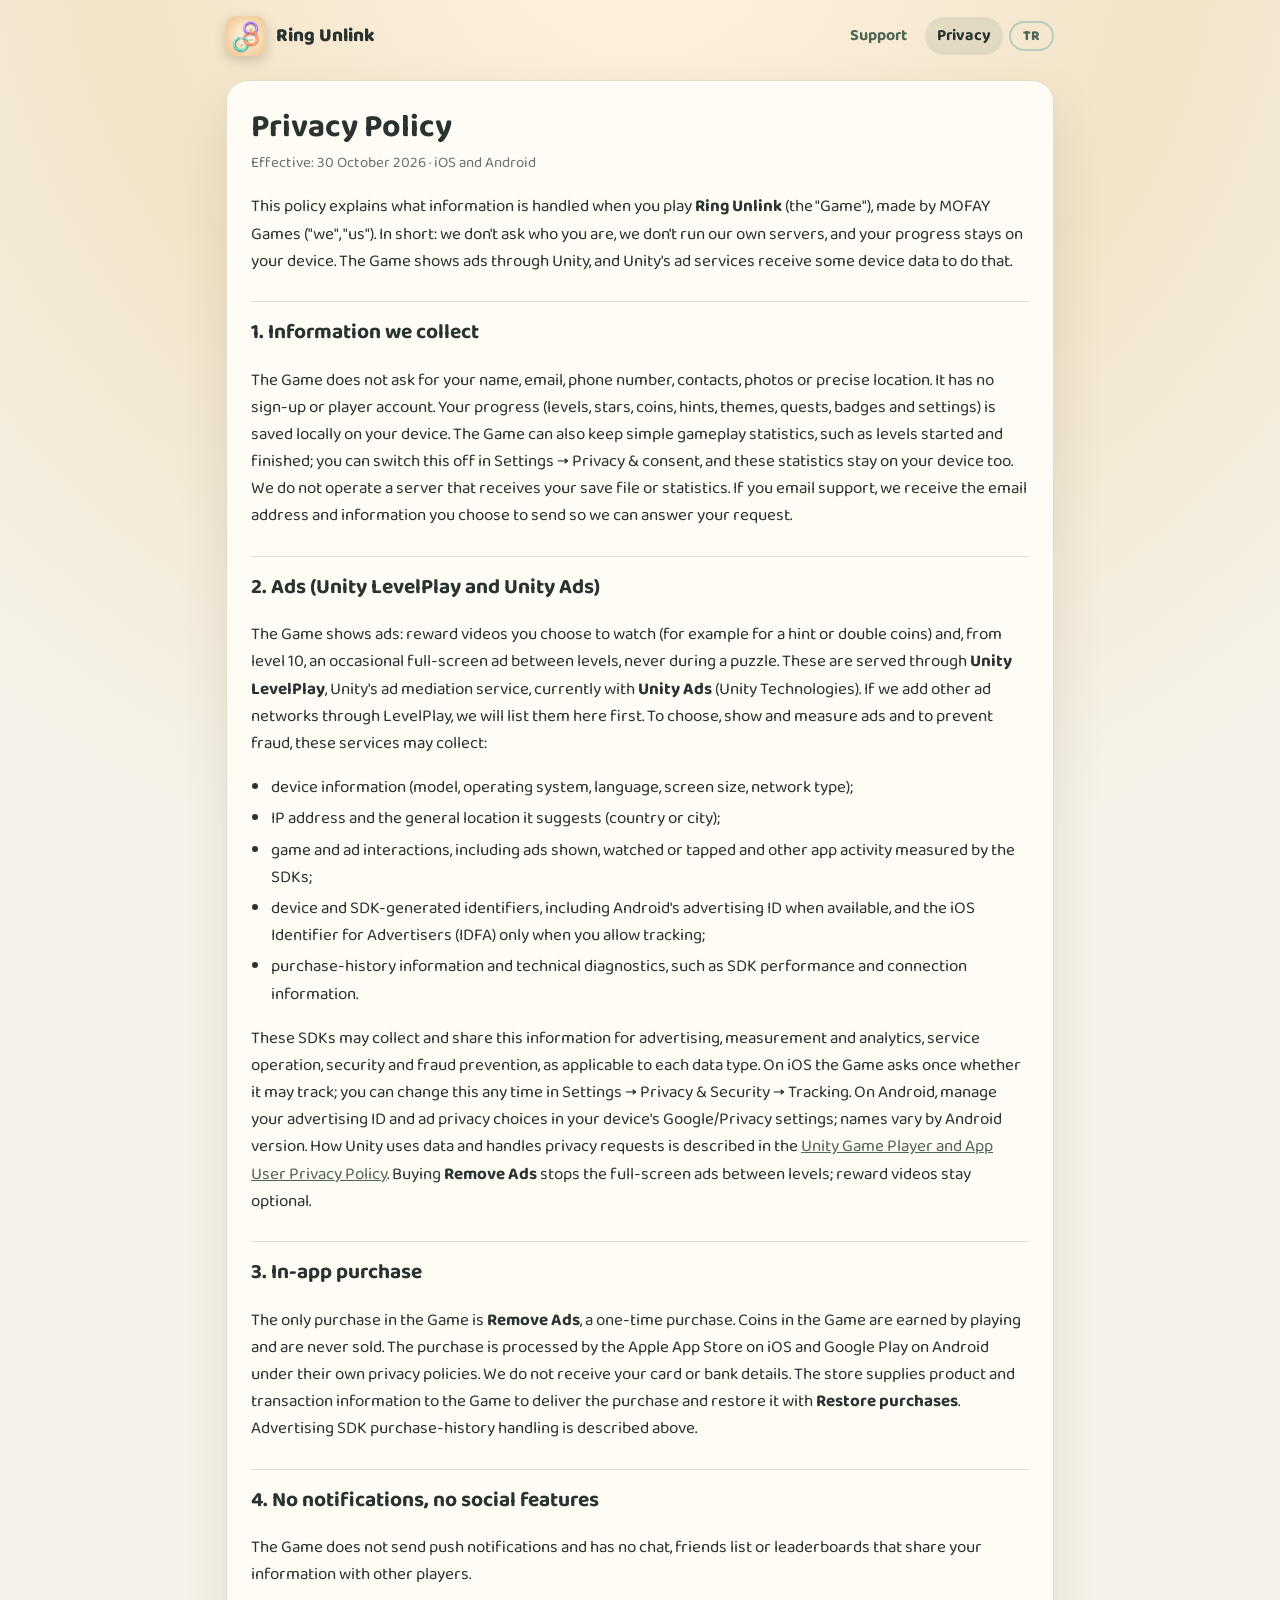
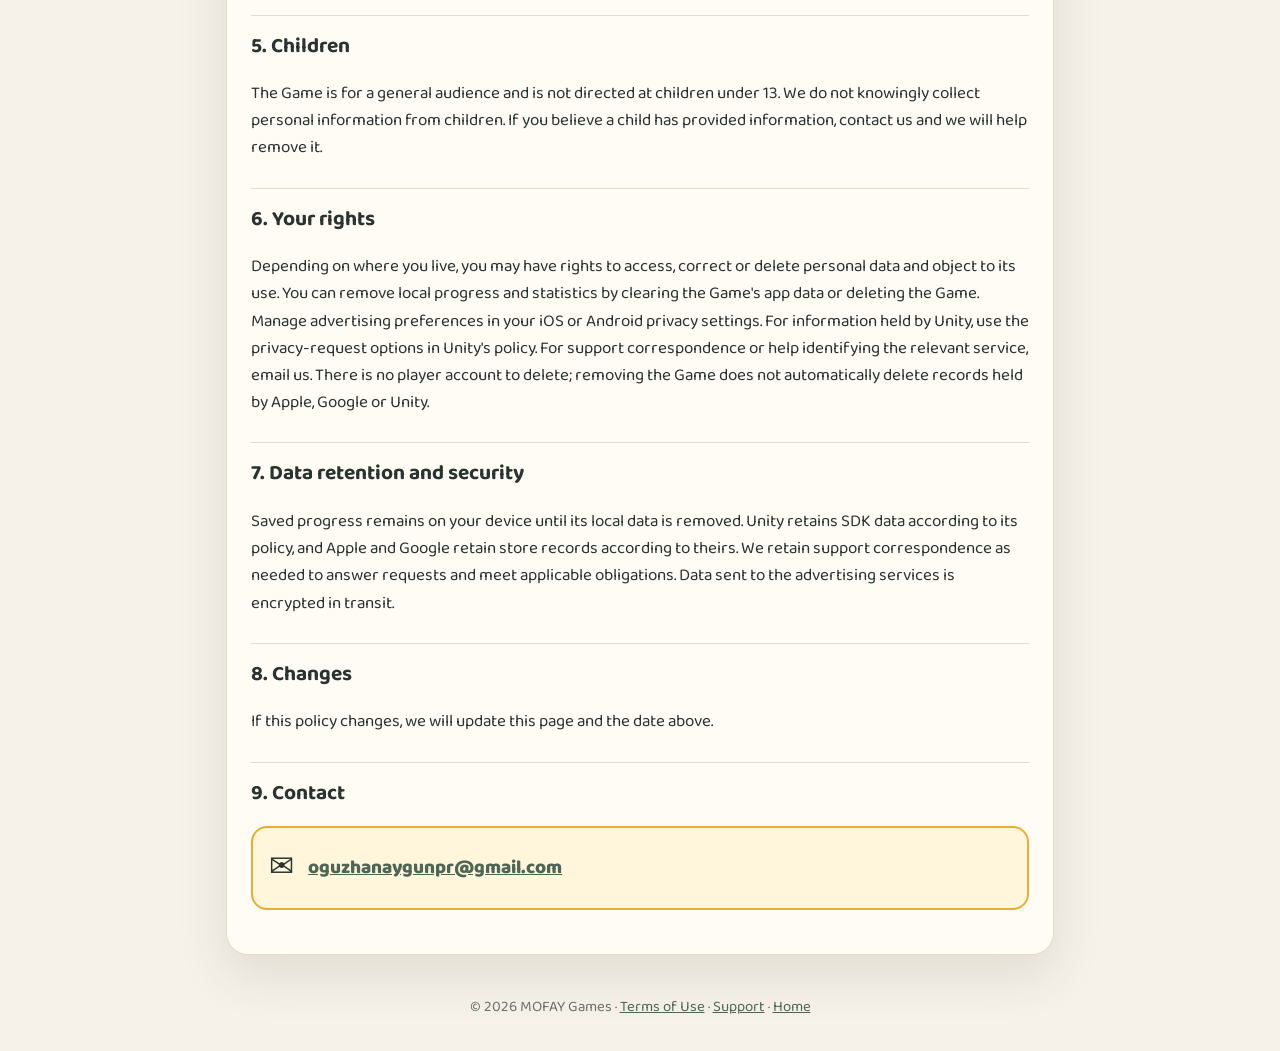
==== privacy.html @ 1ad9cca0 "Ring Unlink site: home, support, privacy, terms Co-Authored-By: Claude Opus 5.5 <noreply@anthropic.c" ====
<!doctype html>
<html lang="en">
<head>
<meta charset="utf-8">
<meta name="viewport" content="width=device-width, initial-scale=1">
<title>Privacy Policy · Ring Unlink</title>
<meta name="description" content="Privacy Policy for Ring Unlink by MOFAY Games.">
<link rel="icon" href="img/favicon.png">
<link rel="apple-touch-icon" href="img/icon.png">
<link rel="preconnect" href="https://fonts.googleapis.com">
<link rel="preconnect" href="https://fonts.gstatic.com" crossorigin>
<link href="https://fonts.googleapis.com/css2?family=Baloo+2:wght@500;600;700;800&display=swap" rel="stylesheet">
<link rel="stylesheet" href="style.css">
<script src="lang.js"></script>
</head>
<body>
<div class="wrap">
  <header class="top">
    <a class="brand" href="./"><img src="img/icon.png" alt=""><span>Ring Unlink</span></a>
    <nav class="nav">
      <a href="support.html"><span data-l="en">Support</span><span data-l="tr">Destek</span></a>
      <a class="on" href="privacy.html"><span data-l="en">Privacy</span><span data-l="tr">Gizlilik</span></a>
      <button class="lang" type="button" aria-label="Language / Dil"><span data-l="en">TR</span><span data-l="tr">EN</span></button>
    </nav>
  </header>

  <main class="doc">
    <div data-l="en">
      <h1>Privacy Policy</h1>
      <p class="date">Effective: 30 October 2026 · iOS and Android</p>
      <p>This policy explains what information is handled when you play <b>Ring Unlink</b> (the "Game"), made by MOFAY Games ("we", "us"). In short: we don't ask who you are, we don't run our own servers, and your progress stays on your device. The Game shows ads through Unity, and Unity's ad services receive some device data to do that.</p>

      <h2>1. Information we collect</h2>
      <p>The Game does not ask for your name, email, phone number, contacts, photos or precise location. It has no sign-up or player account. Your progress (levels, stars, coins, hints, themes, quests, badges and settings) is saved locally on your device. The Game can also keep simple gameplay statistics, such as levels started and finished; you can switch this off in Settings → Privacy &amp; consent, and these statistics stay on your device too. We do not operate a server that receives your save file or statistics. If you email support, we receive the email address and information you choose to send so we can answer your request.</p>

      <h2>2. Ads (Unity LevelPlay and Unity Ads)</h2>
      <p>The Game shows ads: reward videos you choose to watch (for example for a hint or double coins) and, from level 10, an occasional full-screen ad between levels, never during a puzzle. These are served through <b>Unity LevelPlay</b>, Unity's ad mediation service, currently with <b>Unity Ads</b> (Unity Technologies). If we add other ad networks through LevelPlay, we will list them here first. To choose, show and measure ads and to prevent fraud, these services may collect:</p>
      <ul>
        <li>device information (model, operating system, language, screen size, network type);</li>
        <li>IP address and the general location it suggests (country or city);</li>
        <li>game and ad interactions, including ads shown, watched or tapped and other app activity measured by the SDKs;</li>
        <li>device and SDK-generated identifiers, including Android's advertising ID when available, and the iOS Identifier for Advertisers (IDFA) only when you allow tracking;</li>
        <li>purchase-history information and technical diagnostics, such as SDK performance and connection information.</li>
      </ul>
      <p>These SDKs may collect and share this information for advertising, measurement and analytics, service operation, security and fraud prevention, as applicable to each data type. On iOS the Game asks once whether it may track; you can change this any time in Settings → Privacy &amp; Security → Tracking. On Android, manage your advertising ID and ad privacy choices in your device's Google/Privacy settings; names vary by Android version. How Unity uses data and handles privacy requests is described in the <a href="https://unity.com/legal/game-player-and-app-user-privacy-policy">Unity Game Player and App User Privacy Policy</a>. Buying <b>Remove Ads</b> stops the full-screen ads between levels; reward videos stay optional.</p>

      <h2>3. In-app purchase</h2>
      <p>The only purchase in the Game is <b>Remove Ads</b>, a one-time purchase. Coins in the Game are earned by playing and are never sold. The purchase is processed by the Apple App Store on iOS and Google Play on Android under their own privacy policies. We do not receive your card or bank details. The store supplies product and transaction information to the Game to deliver the purchase and restore it with <b>Restore purchases</b>. Advertising SDK purchase-history handling is described above.</p>

      <h2>4. No notifications, no social features</h2>
      <p>The Game does not send push notifications and has no chat, friends list or leaderboards that share your information with other players.</p>

      <h2>5. Children</h2>
      <p>The Game is for a general audience and is not directed at children under 13. We do not knowingly collect personal information from children. If you believe a child has provided information, contact us and we will help remove it.</p>

      <h2>6. Your rights</h2>
      <p>Depending on where you live, you may have rights to access, correct or delete personal data and object to its use. You can remove local progress and statistics by clearing the Game's app data or deleting the Game. Manage advertising preferences in your iOS or Android privacy settings. For information held by Unity, use the privacy-request options in Unity's policy. For support correspondence or help identifying the relevant service, email us. There is no player account to delete; removing the Game does not automatically delete records held by Apple, Google or Unity.</p>

      <h2>7. Data retention and security</h2>
      <p>Saved progress remains on your device until its local data is removed. Unity retains SDK data according to its policy, and Apple and Google retain store records according to theirs. We retain support correspondence as needed to answer requests and meet applicable obligations. Data sent to the advertising services is encrypted in transit.</p>

      <h2>8. Changes</h2>
      <p>If this policy changes, we will update this page and the date above.</p>

      <h2>9. Contact</h2>
      <div class="mail"><span class="ico">✉️</span><a href="mailto:oguzhanaygunpr@gmail.com?subject=Ring%20Unlink%20Privacy">oguzhanaygunpr@gmail.com</a></div>
    </div>

    <div data-l="tr">
      <h1>Gizlilik Politikası</h1>
      <p class="date">Yürürlük tarihi: 30 Ekim 2026 · iOS ve Android</p>
      <p>Bu politika, MOFAY Games'in ("biz") geliştirdiği <b>Ring Unlink</b> ("Oyun") oynanırken hangi bilgilerin işlendiğini açıklar. Kısaca: kim olduğunu sormayız, kendi sunucumuz yoktur ve ilerlemen cihazında kalır. Oyun, Unity aracılığıyla reklam gösterir ve Unity'nin reklam hizmetleri bunun için bazı cihaz verilerini alır.</p>

      <h2>1. Topladığımız bilgiler</h2>
      <p>Oyun adını, e-postanı, telefon numaranı, rehberini, fotoğraflarını veya kesin konumunu istemez. Üyelik veya oyuncu hesabı yoktur. İlerlemen (bölümler, yıldızlar, altınlar, ipuçları, temalar, görevler, rozetler ve ayarlar) cihazında yerel olarak saklanır. Oyun ayrıca başlanan ve bitirilen bölümler gibi basit oyun istatistikleri tutabilir; bunu Ayarlar → Gizlilik ve izinler bölümünden kapatabilirsin ve bu istatistikler de cihazında kalır. Kayıt dosyanı veya istatistikleri alan bir sunucu işletmiyoruz. Desteğe e-posta gönderirsen, talebini yanıtlamak için e-posta adresini ve paylaşmayı seçtiğin bilgileri alırız.</p>

      <h2>2. Reklamlar (Unity LevelPlay ve Unity Ads)</h2>
      <p>Oyun reklam gösterir: kendi seçtiğin ödüllü videolar (örneğin bir ipucu veya iki kat altın için) ve 10. bölümden itibaren bölümler arasında ara sıra çıkan tam ekran reklamlar; bulmaca sırasında asla. Bunlar Unity'nin reklam aracılık hizmeti <b>Unity LevelPlay</b> üzerinden, şu anda <b>Unity Ads</b> (Unity Technologies) ile sunulur. LevelPlay üzerinden başka reklam ağları eklersek önce burada belirtiriz. Reklamları seçmek, göstermek, ölçmek ve dolandırıcılığı önlemek için bu hizmetler şunları toplayabilir:</p>
      <ul>
        <li>cihaz bilgileri (model, işletim sistemi, dil, ekran boyutu, ağ türü);</li>
        <li>IP adresi ve buna göre yaklaşık konum (ülke veya şehir);</li>
        <li>gösterilen, izlenen veya dokunulan reklamlar ile SDK'ların ölçtüğü diğer uygulama etkinlikleri dahil oyun ve reklam etkileşimleri;</li>
        <li>kullanılabildiğinde Android reklam kimliği, yalnızca izlemeye izin verdiğinde iOS Reklam Tanımlayıcısı (IDFA) ve SDK'ların oluşturduğu tanımlayıcılar dahil cihaz kimlikleri;</li>
        <li>satın alma geçmişi bilgileri ile SDK performansı ve bağlantı bilgileri gibi teknik tanılama verileri.</li>
      </ul>
      <p>Bu SDK'lar, ilgili veri türüne göre reklam, ölçüm ve analiz, hizmetin işletilmesi, güvenlik ve dolandırıcılığın önlenmesi için bu bilgileri toplayabilir ve paylaşabilir. iOS'ta Oyun izleme iznini bir kez sorar; bunu istediğin zaman Ayarlar → Gizlilik ve Güvenlik → İzleme bölümünden değiştirebilirsin. Android'de reklam kimliğini ve reklam gizliliği tercihlerini cihazının Google/Gizlilik ayarlarından yönetebilirsin; adlar Android sürümüne göre değişir. Unity'nin veri kullanımı ve gizlilik talepleri <a href="https://unity.com/legal/game-player-and-app-user-privacy-policy">Unity Oyuncu ve Uygulama Kullanıcısı Gizlilik Politikası</a>'nda açıklanır. <b>Reklamları Kaldır</b> satın alınırsa bölümler arasındaki tam ekran reklamlar kapanır; ödüllü videolar isteğe bağlı kalır.</p>

      <h2>3. Uygulama içi satın alma</h2>
      <p>Oyundaki tek satın alma, bir kerelik <b>Reklamları Kaldır</b>'dır. Oyundaki altınlar oynayarak kazanılır ve asla satılmaz. Satın almayı iOS'ta Apple App Store, Android'de Google Play kendi gizlilik politikaları kapsamında işler. Kart veya banka bilgilerin bize ulaşmaz. Mağaza, satın almanın teslim edilmesi ve <b>Satın alımları geri yükle</b> ile geri yüklenmesi için ürün ve işlem bilgilerini Oyun'a iletir. Reklam SDK'larının satın alma geçmişi işlemesi yukarıda açıklanmıştır.</p>

      <h2>4. Bildirim ve sosyal özellik yok</h2>
      <p>Oyun anlık bildirim göndermez; bilgilerini diğer oyuncularla paylaşan sohbet, arkadaş listesi veya liderlik tablosu yoktur.</p>

      <h2>5. Çocuklar</h2>
      <p>Oyun genel kitleye yöneliktir ve 13 yaş altı çocuklara yönelik değildir. Çocuklardan bilerek kişisel bilgi toplamayız. Bir çocuğun bilgi verdiğini düşünüyorsan bize yaz, silinmesine yardım edelim.</p>

      <h2>6. Hakların</h2>
      <p>Yaşadığın yere göre kişisel verilerine erişme, düzeltme, silme ve işlenmesine itiraz etme hakların olabilir. Yerel ilerlemeyi ve istatistikleri Oyun'un uygulama verilerini temizleyerek veya Oyun'u silerek kaldırabilirsin. Reklam tercihlerini iOS veya Android gizlilik ayarlarından yönetebilirsin. Unity'nin tuttuğu bilgiler için kendi politikasındaki gizlilik talebi seçeneklerini kullanabilirsin. Destek yazışmaları veya ilgili hizmeti bulma konusunda yardım için bize e-posta gönderebilirsin. Silinecek bir oyuncu hesabı yoktur; Oyun'u kaldırmak Apple, Google veya Unity'nin tuttuğu kayıtları kendiliğinden silmez.</p>

      <h2>7. Saklama ve güvenlik</h2>
      <p>Kayıtlı ilerleme, yerel verileri kaldırılana kadar cihazında kalır. Unity SDK verilerini kendi politikasına, Apple ve Google mağaza kayıtlarını kendi politikalarına göre saklar. Destek yazışmalarını talepleri yanıtlamak ve geçerli yükümlülükleri yerine getirmek için gerektiği sürece saklarız. Reklam hizmetlerine gönderilen veriler aktarım sırasında şifrelenir.</p>

      <h2>8. Değişiklikler</h2>
      <p>Bu politika değişirse bu sayfayı ve yukarıdaki tarihi güncelleriz.</p>

      <h2>9. İletişim</h2>
      <div class="mail"><span class="ico">✉️</span><a href="mailto:oguzhanaygunpr@gmail.com?subject=Ring%20Unlink%20Gizlilik">oguzhanaygunpr@gmail.com</a></div>
    </div>
  </main>

  <footer>
    © 2026 MOFAY Games ·
    <a href="terms.html"><span data-l="en">Terms of Use</span><span data-l="tr">Kullanım Koşulları</span></a> ·
    <a href="support.html"><span data-l="en">Support</span><span data-l="tr">Destek</span></a> ·
    <a href="./"><span data-l="en">Home</span><span data-l="tr">Ana sayfa</span></a>
  </footer>
</div>
</body>
</html>
---- style.css ----
:root {
  --bg: #f6f2e9;
  --bg2: #fff4e2;
  --card: #fffcf5;
  --ink: #29332f;
  --muted: #66716a;
  --sage: #b8cdbd;
  --sage-deep: #4e6656;
  --gold: #e9ae2e;
  --gold-dark: #c98a12;
  --line: #e4dccb;
}
* { box-sizing: border-box; }
html { -webkit-text-size-adjust: 100%; }
body {
  margin: 0;
  font-family: "Baloo 2", system-ui, -apple-system, "Segoe UI", sans-serif;
  color: var(--ink);
  background: radial-gradient(circle at 50% -10%, var(--bg2) 0%, #f2e4c8 45%, var(--bg) 85%) fixed, var(--bg);
  min-height: 100vh;
  line-height: 1.6;
}
a { color: var(--sage-deep); }
.wrap { max-width: 860px; margin: 0 auto; padding: 0 16px; }

/* Top bar */
.top { display: flex; align-items: center; justify-content: space-between; padding: 16px 0; gap: 12px; }
.brand { display: flex; align-items: center; gap: 10px; color: var(--ink); text-decoration: none; font-weight: 800; font-size: 19px; }
.brand img { width: 40px; height: 40px; border-radius: 10px; box-shadow: 0 4px 12px rgba(74,59,46,.25); }
.nav { display: flex; align-items: center; gap: 6px; flex-wrap: wrap; justify-content: flex-end; }
.nav a { color: var(--sage-deep); text-decoration: none; font-weight: 700; font-size: 16px; padding: 6px 12px; border-radius: 999px; }
.nav a:hover, .nav a.on { background: rgba(78,102,86,.12); color: var(--ink); }
.lang {
  border: 2px solid var(--sage); background: transparent; color: var(--sage-deep);
  font: inherit; font-weight: 800; font-size: 14px; padding: 2px 12px; border-radius: 999px; cursor: pointer;
}
.lang:hover { background: rgba(78,102,86,.12); }

/* Hero */
.hero { text-align: center; padding: 12px 0 40px; }
.hero .appicon { width: 168px; height: 168px; border-radius: 38px; box-shadow: 0 14px 34px rgba(74,59,46,.28); margin-top: 8px; }
.hero h1 { margin: 14px 0 0; font-size: 46px; font-weight: 800; line-height: 1.1; }
.hero p.tag { font-size: 21px; font-weight: 600; margin: 10px auto 24px; max-width: 560px; color: var(--muted); }
.btn {
  display: inline-block; background: linear-gradient(180deg, #f3c454 0%, var(--gold) 100%);
  color: #3d2a05; font-weight: 800; text-decoration: none; padding: 12px 28px; border-radius: 16px;
  box-shadow: 0 5px 0 var(--gold-dark), 0 10px 24px rgba(74,59,46,.22); font-size: 19px;
}
.soon { margin: 16px 0 0; font-size: 15px; color: var(--muted); }

/* Feature cards */
.features { display: grid; grid-template-columns: repeat(auto-fit, minmax(240px, 1fr)); gap: 14px; padding-bottom: 40px; }
.feature { background: var(--card); border: 1px solid var(--line); border-radius: 18px; padding: 18px; box-shadow: 0 6px 18px rgba(74,59,46,.08); }
.feature .ico { font-size: 28px; }
.feature h3 { margin: 6px 0 4px; font-size: 19px; }
.feature p { margin: 0; color: var(--muted); font-size: 16px; }

/* Document card */
.doc { background: var(--card); border: 1px solid var(--line); border-radius: 22px; padding: 28px 24px; margin: 8px 0 32px; box-shadow: 0 20px 50px rgba(74,59,46,.12); }
.doc h1 { margin: 0 0 4px; font-size: 32px; line-height: 1.2; }
.doc .date { color: var(--muted); margin: 0 0 18px; font-size: 15px; }
.doc h2 { font-size: 21px; margin: 26px 0 6px; padding-top: 14px; border-top: 1px solid var(--line); }
.doc p, .doc li { font-size: 17px; }
.doc ul { padding-left: 20px; }
.doc li { margin: 4px 0; }
.mail {
  display: flex; align-items: center; gap: 14px; background: #fff6dc; border: 2px solid var(--gold);
  border-radius: 16px; padding: 16px; margin: 16px 0;
}
.mail .ico { font-size: 30px; }
.mail a { font-weight: 800; font-size: 19px; overflow-wrap: anywhere; }
details { border: 1px solid var(--line); border-radius: 14px; padding: 12px 16px; margin: 10px 0; background: #fff; }
details summary { font-weight: 800; cursor: pointer; font-size: 17px; }
details p { margin: 8px 0 2px; color: #3c4641; }

footer { color: var(--muted); text-align: center; font-size: 15px; padding: 8px 0 32px; }

/* Language switching */
[data-l="tr"] { display: none; }
html[lang="tr"] [data-l="en"] { display: none; }
html[lang="tr"] [data-l="tr"] { display: revert; }

@media (max-width: 520px) {
  .brand span { display: none; }
  .hero h1 { font-size: 38px; }
  .hero p.tag { font-size: 18px; }
  .doc { padding: 22px 16px; }
  .doc h1 { font-size: 26px; }
  .mail { padding: 14px 12px; gap: 10px; }
  .mail a { font-size: 16px; }
}
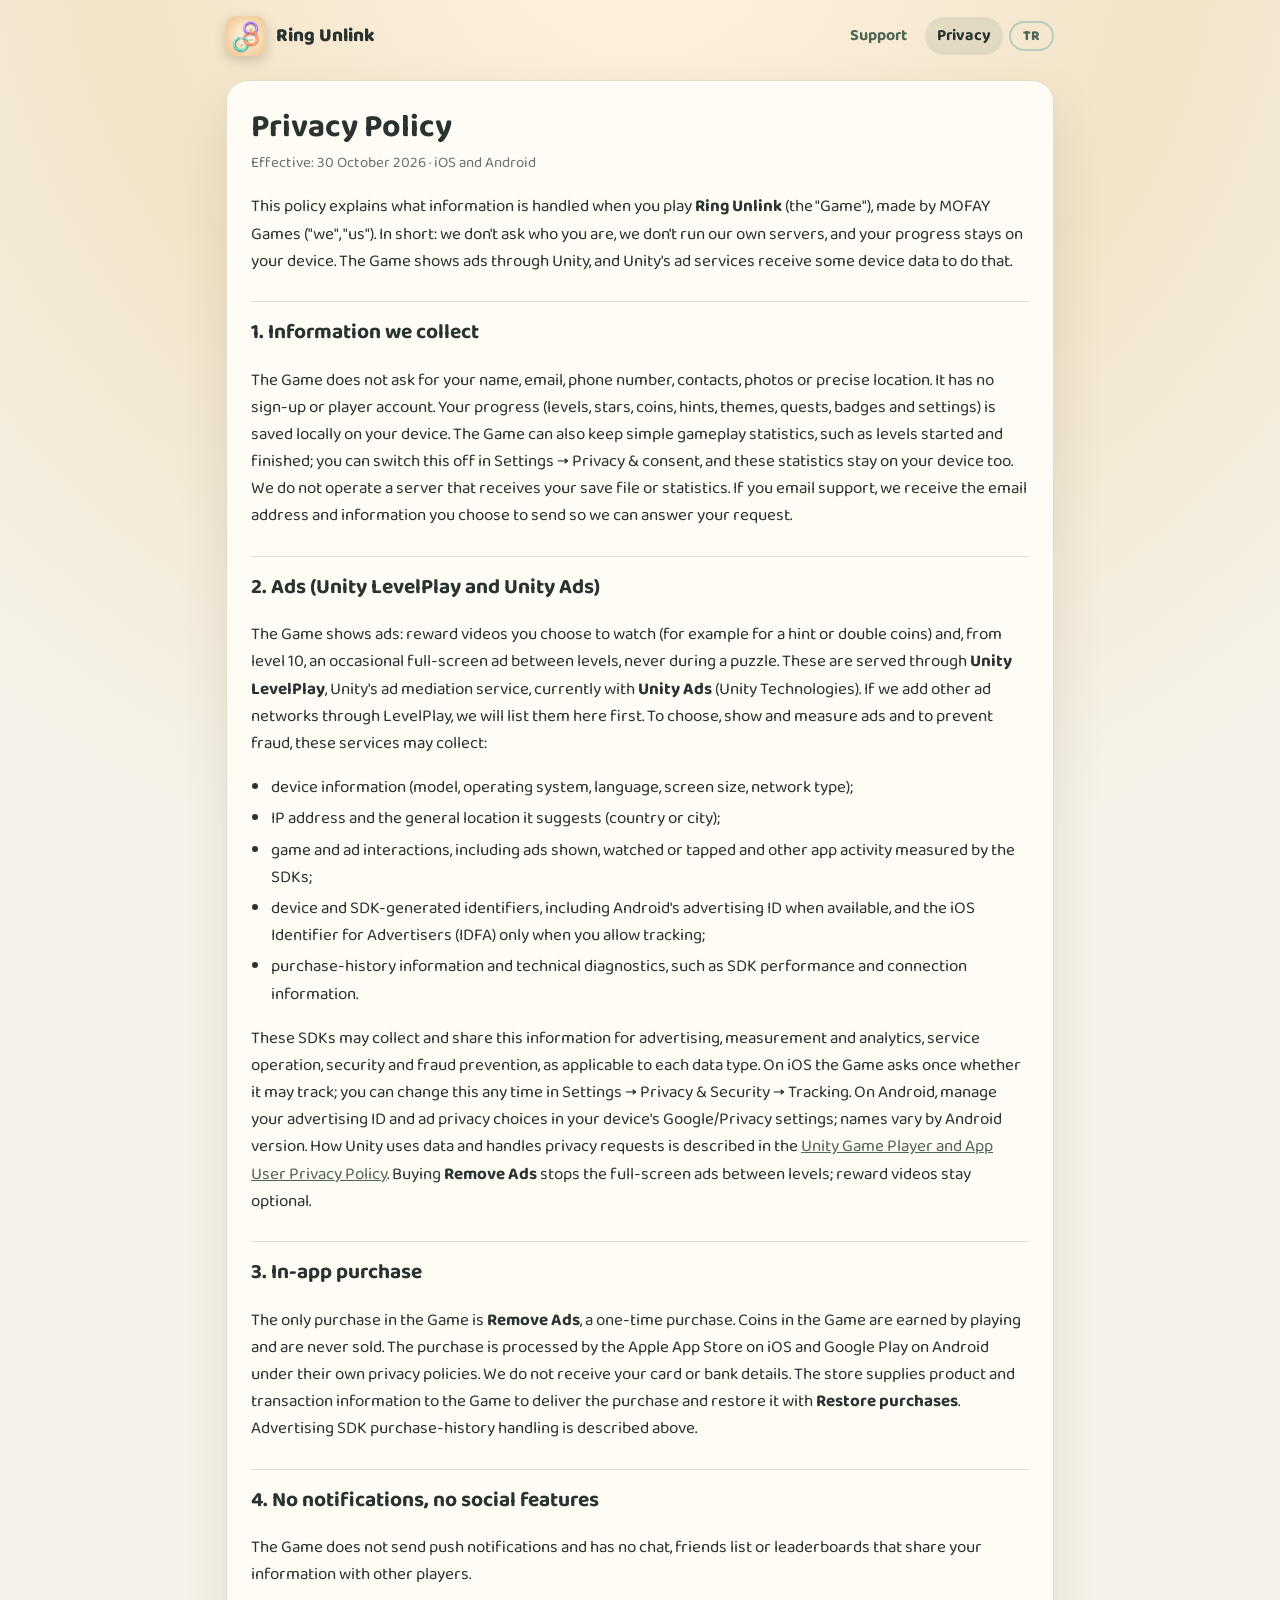
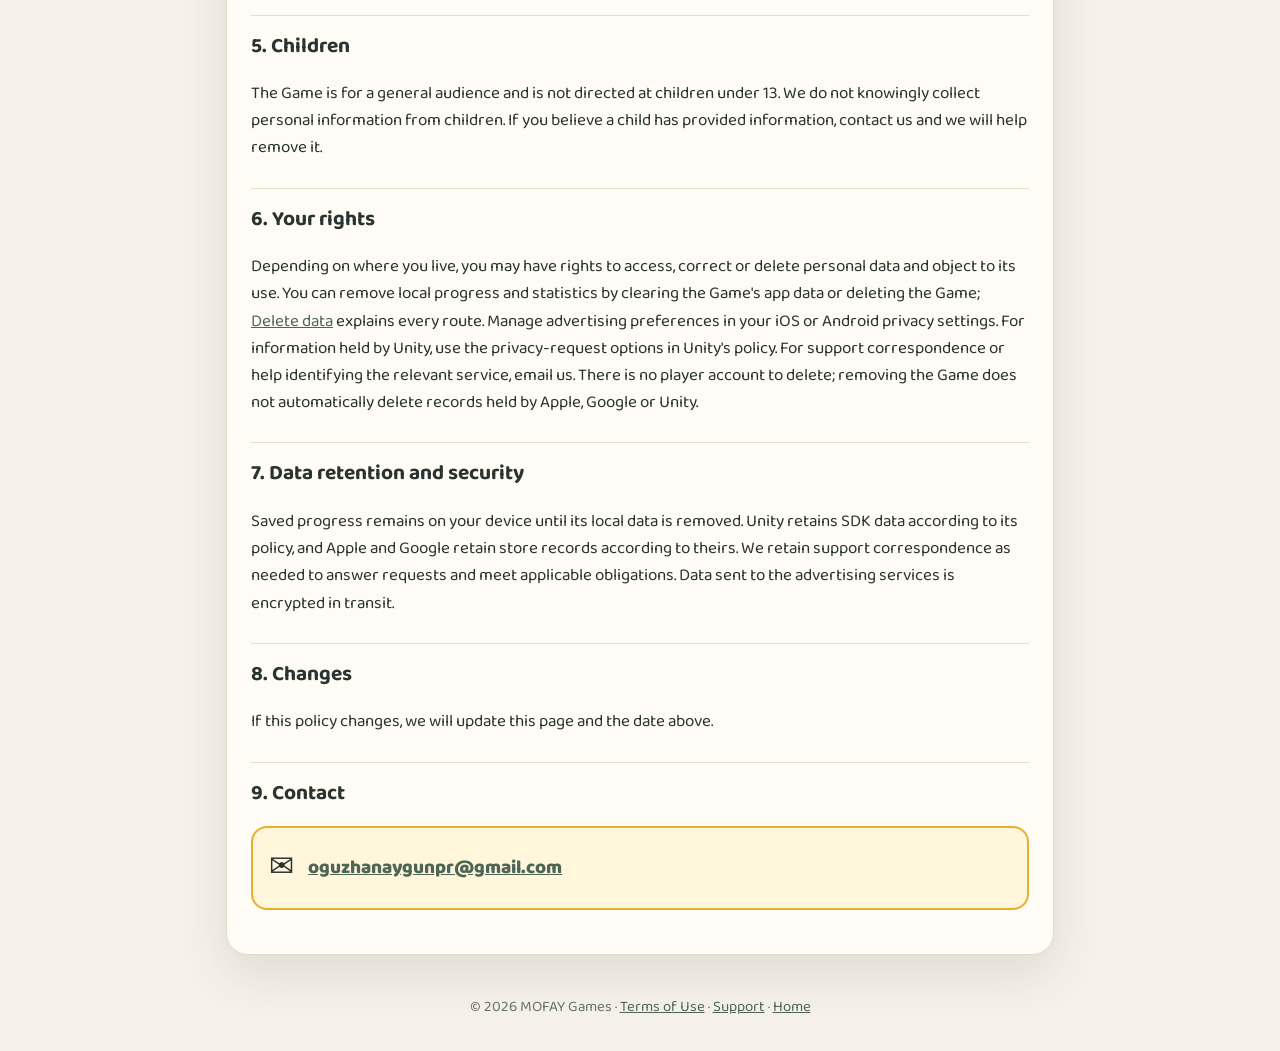
==== commit 59e90eaa: "Delete data page (Play data deletion URL), linked from the privacy policy Co-Authored-By: Claude Opu" ====
--- a/privacy.html
+++ b/privacy.html
@@ -54,7 +54,7 @@
       <p>The Game is for a general audience and is not directed at children under 13. We do not knowingly collect personal information from children. If you believe a child has provided information, contact us and we will help remove it.</p>
 
       <h2>6. Your rights</h2>
-      <p>Depending on where you live, you may have rights to access, correct or delete personal data and object to its use. You can remove local progress and statistics by clearing the Game's app data or deleting the Game. Manage advertising preferences in your iOS or Android privacy settings. For information held by Unity, use the privacy-request options in Unity's policy. For support correspondence or help identifying the relevant service, email us. There is no player account to delete; removing the Game does not automatically delete records held by Apple, Google or Unity.</p>
+      <p>Depending on where you live, you may have rights to access, correct or delete personal data and object to its use. You can remove local progress and statistics by clearing the Game's app data or deleting the Game; <a href="delete-data.html">Delete data</a> explains every route. Manage advertising preferences in your iOS or Android privacy settings. For information held by Unity, use the privacy-request options in Unity's policy. For support correspondence or help identifying the relevant service, email us. There is no player account to delete; removing the Game does not automatically delete records held by Apple, Google or Unity.</p>
 
       <h2>7. Data retention and security</h2>
       <p>Saved progress remains on your device until its local data is removed. Unity retains SDK data according to its policy, and Apple and Google retain store records according to theirs. We retain support correspondence as needed to answer requests and meet applicable obligations. Data sent to the advertising services is encrypted in transit.</p>
@@ -95,7 +95,7 @@
       <p>Oyun genel kitleye yöneliktir ve 13 yaş altı çocuklara yönelik değildir. Çocuklardan bilerek kişisel bilgi toplamayız. Bir çocuğun bilgi verdiğini düşünüyorsan bize yaz, silinmesine yardım edelim.</p>
 
       <h2>6. Hakların</h2>
-      <p>Yaşadığın yere göre kişisel verilerine erişme, düzeltme, silme ve işlenmesine itiraz etme hakların olabilir. Yerel ilerlemeyi ve istatistikleri Oyun'un uygulama verilerini temizleyerek veya Oyun'u silerek kaldırabilirsin. Reklam tercihlerini iOS veya Android gizlilik ayarlarından yönetebilirsin. Unity'nin tuttuğu bilgiler için kendi politikasındaki gizlilik talebi seçeneklerini kullanabilirsin. Destek yazışmaları veya ilgili hizmeti bulma konusunda yardım için bize e-posta gönderebilirsin. Silinecek bir oyuncu hesabı yoktur; Oyun'u kaldırmak Apple, Google veya Unity'nin tuttuğu kayıtları kendiliğinden silmez.</p>
+      <p>Yaşadığın yere göre kişisel verilerine erişme, düzeltme, silme ve işlenmesine itiraz etme hakların olabilir. Yerel ilerlemeyi ve istatistikleri Oyun'un uygulama verilerini temizleyerek veya Oyun'u silerek kaldırabilirsin; tüm yollar <a href="delete-data.html">Veri silme</a> sayfasında. Reklam tercihlerini iOS veya Android gizlilik ayarlarından yönetebilirsin. Unity'nin tuttuğu bilgiler için kendi politikasındaki gizlilik talebi seçeneklerini kullanabilirsin. Destek yazışmaları veya ilgili hizmeti bulma konusunda yardım için bize e-posta gönderebilirsin. Silinecek bir oyuncu hesabı yoktur; Oyun'u kaldırmak Apple, Google veya Unity'nin tuttuğu kayıtları kendiliğinden silmez.</p>
 
       <h2>7. Saklama ve güvenlik</h2>
       <p>Kayıtlı ilerleme, yerel verileri kaldırılana kadar cihazında kalır. Unity SDK verilerini kendi politikasına, Apple ve Google mağaza kayıtlarını kendi politikalarına göre saklar. Destek yazışmalarını talepleri yanıtlamak ve geçerli yükümlülükleri yerine getirmek için gerektiği sürece saklarız. Reklam hizmetlerine gönderilen veriler aktarım sırasında şifrelenir.</p>
